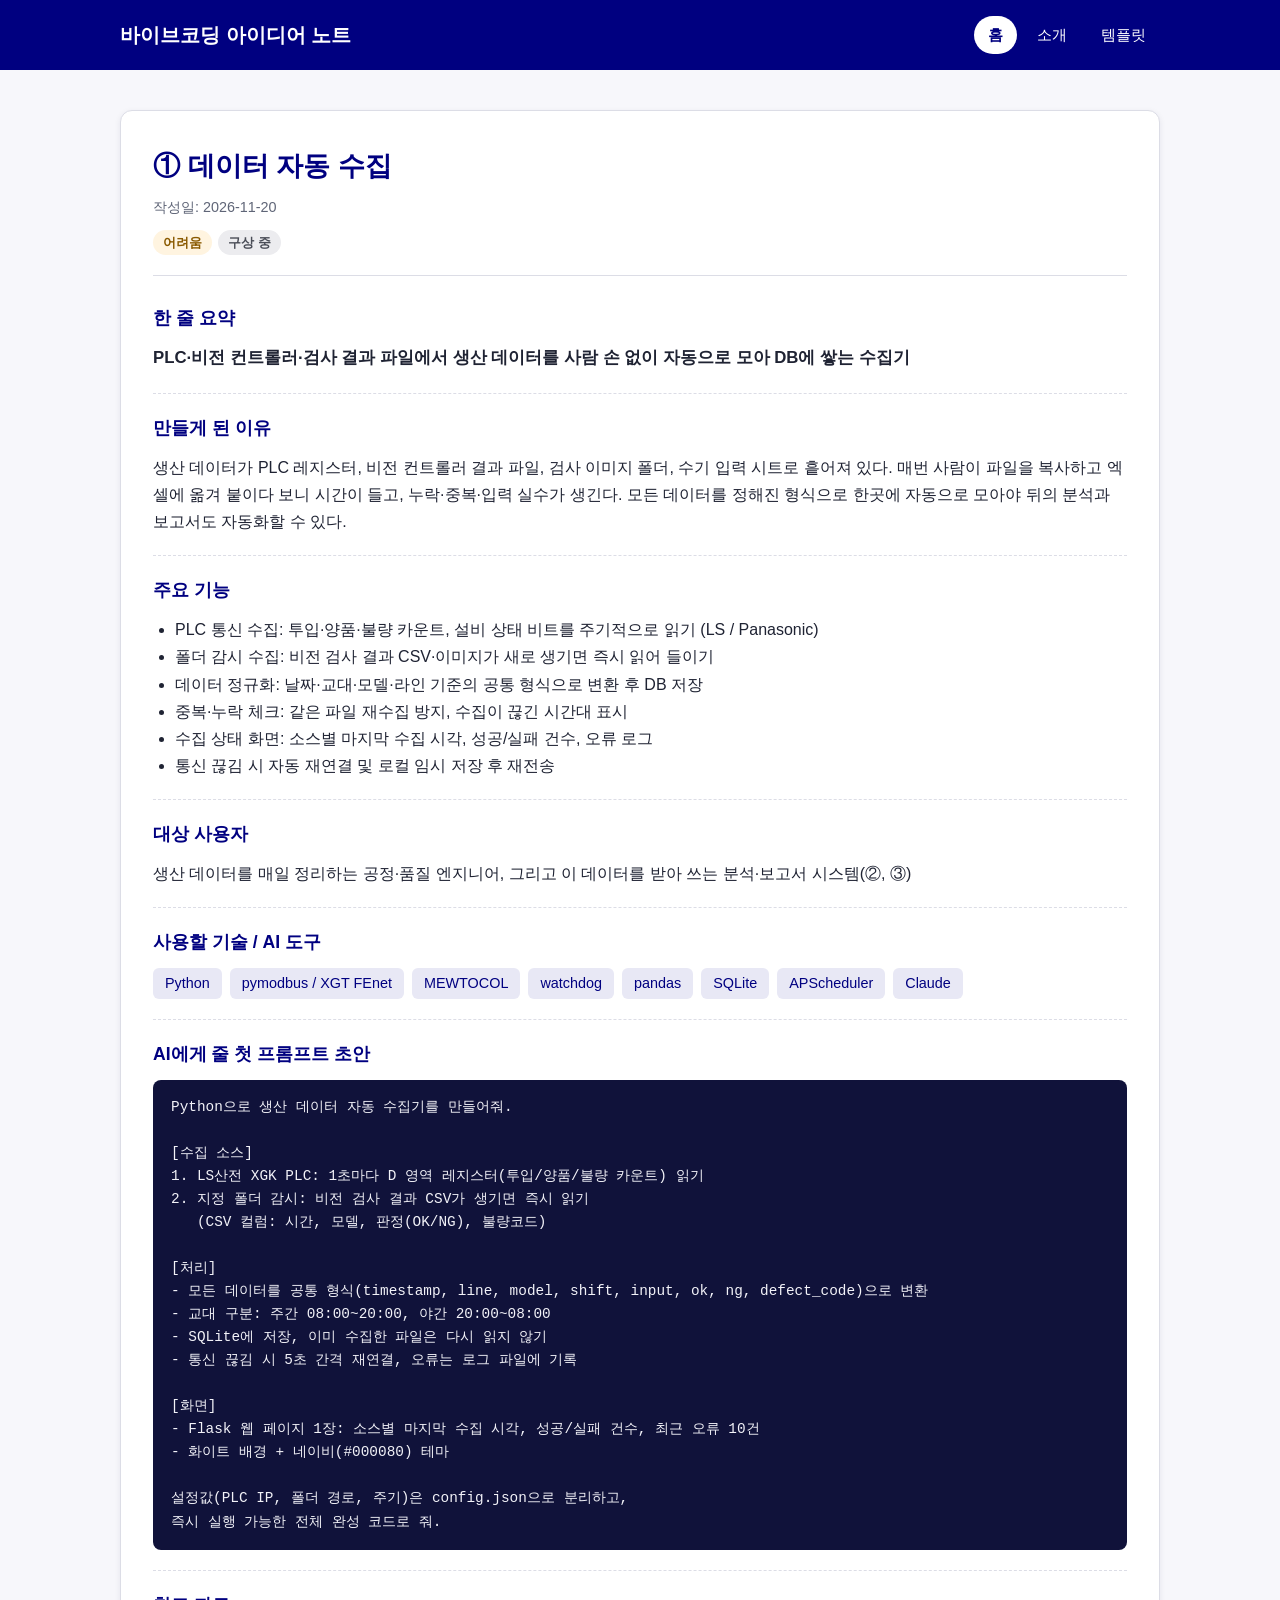
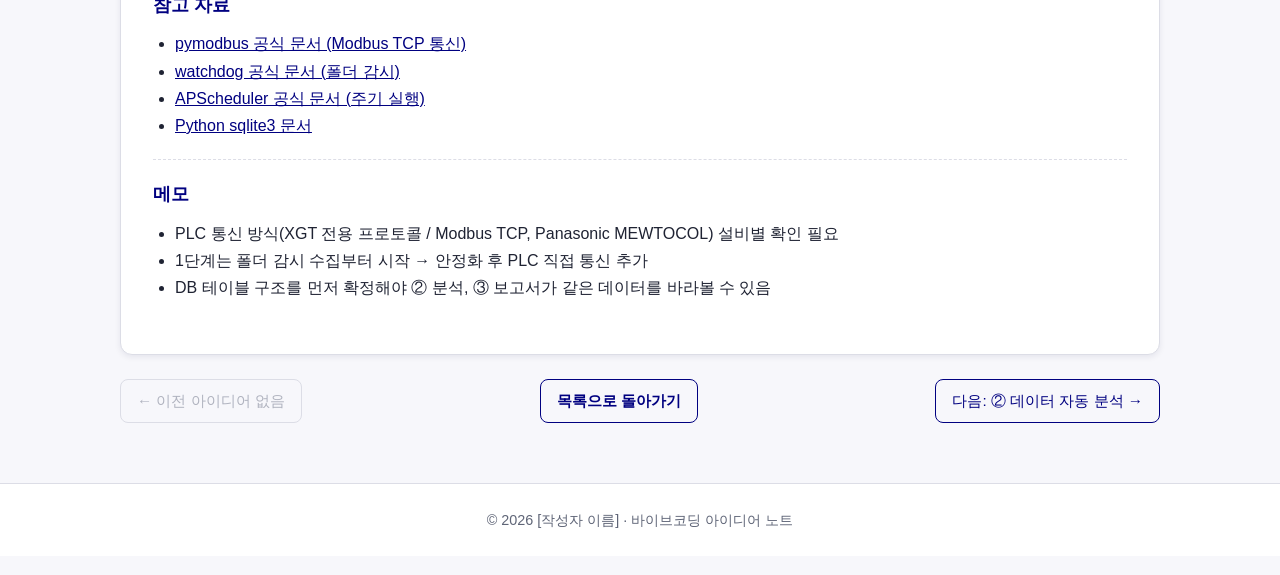
==== idea-notes/ideas/idea-01.html @ 9e3585c1 "Add idea-notes idea pages" ====
<!DOCTYPE html>
<html lang="ko">
<head>
  <meta charset="UTF-8">
  <meta name="viewport" content="width=device-width, initial-scale=1.0">
  <title>데이터 자동 수집 | 바이브코딩 아이디어 노트</title>
  <!-- ideas 폴더 안이므로 ../ 로 한 단계 위의 css 폴더를 불러옴 -->
  <link rel="stylesheet" href="../css/style.css">
</head>
<body>

  <!-- 공통 헤더 -->
  <header class="site-header">
    <div class="container">
      <h1 class="site-title"><a href="../index.html">바이브코딩 아이디어 노트</a></h1>
      <nav class="site-nav" aria-label="주 메뉴">
        <ul>
          <!-- 상세 페이지는 '홈' 아래에 있으므로 홈을 강조 -->
          <li><a href="../index.html" class="is-active">홈</a></li>
          <li><a href="../about.html">소개</a></li>
          <li><a href="../template.html">템플릿</a></li>
        </ul>
      </nav>
    </div>
  </header>

  <main class="site-main">
    <div class="container">

      <article class="idea-detail">

        <!-- 1. 제목, 작성일, 배지 -->
        <header class="idea-header">
          <h2>① 데이터 자동 수집</h2>
          <time class="idea-date" datetime="2026-11-20">작성일: 2026-11-20</time>
          <div class="badge-group">
            <span class="level-badge">어려움</span>
            <span class="status-badge status-idea">구상 중</span>
          </div>
        </header>

        <!-- 2. 한 줄 요약 -->
        <section class="idea-section">
          <h3>한 줄 요약</h3>
          <p class="idea-summary">PLC·비전 컨트롤러·검사 결과 파일에서 생산 데이터를 사람 손 없이 자동으로 모아 DB에 쌓는 수집기</p>
        </section>

        <!-- 3. 만들게 된 이유 -->
        <section class="idea-section">
          <h3>만들게 된 이유</h3>
          <p>생산 데이터가 PLC 레지스터, 비전 컨트롤러 결과 파일, 검사 이미지 폴더, 수기 입력 시트로 흩어져 있다. 매번 사람이 파일을 복사하고 엑셀에 옮겨 붙이다 보니 시간이 들고, 누락·중복·입력 실수가 생긴다. 모든 데이터를 정해진 형식으로 한곳에 자동으로 모아야 뒤의 분석과 보고서도 자동화할 수 있다.</p>
        </section>

        <!-- 4. 주요 기능 -->
        <section class="idea-section">
          <h3>주요 기능</h3>
          <ul>
            <li>PLC 통신 수집: 투입·양품·불량 카운트, 설비 상태 비트를 주기적으로 읽기 (LS / Panasonic)</li>
            <li>폴더 감시 수집: 비전 검사 결과 CSV·이미지가 새로 생기면 즉시 읽어 들이기</li>
            <li>데이터 정규화: 날짜·교대·모델·라인 기준의 공통 형식으로 변환 후 DB 저장</li>
            <li>중복·누락 체크: 같은 파일 재수집 방지, 수집이 끊긴 시간대 표시</li>
            <li>수집 상태 화면: 소스별 마지막 수집 시각, 성공/실패 건수, 오류 로그</li>
            <li>통신 끊김 시 자동 재연결 및 로컬 임시 저장 후 재전송</li>
          </ul>
        </section>

        <!-- 5. 대상 사용자 -->
        <section class="idea-section">
          <h3>대상 사용자</h3>
          <p>생산 데이터를 매일 정리하는 공정·품질 엔지니어, 그리고 이 데이터를 받아 쓰는 분석·보고서 시스템(②, ③)</p>
        </section>

        <!-- 6. 사용할 기술 / AI 도구 -->
        <section class="idea-section">
          <h3>사용할 기술 / AI 도구</h3>
          <ul class="tech-list">
            <li>Python</li>
            <li>pymodbus / XGT FEnet</li>
            <li>MEWTOCOL</li>
            <li>watchdog</li>
            <li>pandas</li>
            <li>SQLite</li>
            <li>APScheduler</li>
            <li>Claude</li>
          </ul>
        </section>

        <!-- 7. AI에게 줄 첫 프롬프트 초안 -->
        <section class="idea-section">
          <h3>AI에게 줄 첫 프롬프트 초안</h3>
<pre class="prompt-block"><code>Python으로 생산 데이터 자동 수집기를 만들어줘.

[수집 소스]
1. LS산전 XGK PLC: 1초마다 D 영역 레지스터(투입/양품/불량 카운트) 읽기
2. 지정 폴더 감시: 비전 검사 결과 CSV가 생기면 즉시 읽기
   (CSV 컬럼: 시간, 모델, 판정(OK/NG), 불량코드)

[처리]
- 모든 데이터를 공통 형식(timestamp, line, model, shift, input, ok, ng, defect_code)으로 변환
- 교대 구분: 주간 08:00~20:00, 야간 20:00~08:00
- SQLite에 저장, 이미 수집한 파일은 다시 읽지 않기
- 통신 끊김 시 5초 간격 재연결, 오류는 로그 파일에 기록

[화면]
- Flask 웹 페이지 1장: 소스별 마지막 수집 시각, 성공/실패 건수, 최근 오류 10건
- 화이트 배경 + 네이비(#000080) 테마

설정값(PLC IP, 폴더 경로, 주기)은 config.json으로 분리하고,
즉시 실행 가능한 전체 완성 코드로 줘.</code></pre>
        </section>

        <!-- 8. 참고 자료 링크 -->
        <section class="idea-section">
          <h3>참고 자료</h3>
          <ul>
            <li><a href="https://pymodbus.readthedocs.io/" target="_blank" rel="noopener">pymodbus 공식 문서 (Modbus TCP 통신)</a></li>
            <li><a href="https://python-watchdog.readthedocs.io/" target="_blank" rel="noopener">watchdog 공식 문서 (폴더 감시)</a></li>
            <li><a href="https://apscheduler.readthedocs.io/" target="_blank" rel="noopener">APScheduler 공식 문서 (주기 실행)</a></li>
            <li><a href="https://docs.python.org/ko/3/library/sqlite3.html" target="_blank" rel="noopener">Python sqlite3 문서</a></li>
          </ul>
        </section>

        <!-- 9. 메모 -->
        <section class="idea-section">
          <h3>메모</h3>
          <ul>
            <li>PLC 통신 방식(XGT 전용 프로토콜 / Modbus TCP, Panasonic MEWTOCOL) 설비별 확인 필요</li>
            <li>1단계는 폴더 감시 수집부터 시작 → 안정화 후 PLC 직접 통신 추가</li>
            <li>DB 테이블 구조를 먼저 확정해야 ② 분석, ③ 보고서가 같은 데이터를 바라볼 수 있음</li>
          </ul>
        </section>

      </article>

      <!-- 하단 이동 링크 -->
      <nav class="idea-pager" aria-label="아이디어 이동">
        <span class="is-disabled">← 이전 아이디어 없음</span>
        <a class="pager-back" href="../index.html">목록으로 돌아가기</a>
        <a href="idea-02.html">다음: ② 데이터 자동 분석 →</a>
      </nav>

    </div>
  </main>

  <!-- 공통 푸터 -->
  <footer class="site-footer">
    <div class="container">
      <p>© 2026 [작성자 이름] · 바이브코딩 아이디어 노트</p>
    </div>
  </footer>

</body>
</html>
---- idea-notes/css/style.css ----
/* =========================================================
   바이브코딩 아이디어 노트 - 공통 스타일
   모든 페이지가 이 파일 하나를 불러옵니다.
   색을 바꾸고 싶으면 아래 :root 의 변수만 고치면 됩니다.
   ========================================================= */

/* 색상·크기 변수 */
:root {
  --color-main: #000080;        /* 메인 네이비 */
  --color-main-dark: #00005c;   /* 진한 네이비 (마우스 올렸을 때) */
  --color-main-soft: #e8e8f5;   /* 연한 네이비 배경 */
  --color-bg: #f7f7fb;          /* 페이지 배경 */
  --color-surface: #ffffff;     /* 카드·본문 배경 */
  --color-text: #1f2333;        /* 기본 글자 */
  --color-text-muted: #5f6577;  /* 보조 글자 */
  --color-border: #dcdde6;      /* 테두리 */

  /* 진행 상태 배지 색 */
  --badge-idea-bg: #ececef;     /* 구상 중 = 회색 */
  --badge-idea-text: #4a4d57;
  --badge-dev-bg: #dde0f3;      /* 개발 중 = 파랑(네이비 계열) */
  --badge-dev-text: #000080;
  --badge-done-bg: #dcefe1;     /* 완성 = 초록 */
  --badge-done-text: #1d6b35;

  /* 난이도 배지 색 */
  --level-bg: #fff4e0;
  --level-text: #8a5a00;

  --radius: 12px;
  --shadow: 0 2px 6px rgba(0, 0, 60, 0.08);
  --shadow-hover: 0 10px 24px rgba(0, 0, 60, 0.16);
  --max-width: 1080px;
}

/* 기본 초기화 */
* {
  box-sizing: border-box;
}

body {
  margin: 0;
  /* 한글 폰트: 시스템 폰트 우선 */
  font-family: -apple-system, BlinkMacSystemFont, "Apple SD Gothic Neo",
    "Malgun Gothic", "맑은 고딕", "Segoe UI", Roboto, sans-serif;
  background: var(--color-bg);
  color: var(--color-text);
  line-height: 1.7;
}

a {
  color: var(--color-main);
}

/* 가운데 정렬 컨테이너 */
.container {
  max-width: var(--max-width);
  margin: 0 auto;
  padding: 0 20px;
}

/* ---------------------------------------------------------
   헤더 / 내비게이션
   --------------------------------------------------------- */
.site-header {
  background: var(--color-main);
  color: #fff;
}

.site-header .container {
  display: flex;
  align-items: center;
  justify-content: space-between;
  flex-wrap: wrap;
  gap: 12px;
  padding-top: 16px;
  padding-bottom: 16px;
}

.site-title {
  margin: 0;
  font-size: 1.25rem;
  font-weight: 700;
}

.site-title a {
  color: #fff;
  text-decoration: none;
}

.site-nav ul {
  display: flex;
  gap: 6px;
  margin: 0;
  padding: 0;
  list-style: none;
}

.site-nav a {
  display: block;
  padding: 6px 14px;
  border-radius: 999px;
  color: #fff;
  text-decoration: none;
  font-size: 0.95rem;
  transition: background 0.2s;
}

.site-nav a:hover {
  background: rgba(255, 255, 255, 0.15);
}

/* 현재 보고 있는 페이지 메뉴 강조 */
.site-nav a.is-active {
  background: #fff;
  color: var(--color-main);
  font-weight: 700;
}

/* ---------------------------------------------------------
   본문 공통
   --------------------------------------------------------- */
.site-main {
  padding: 40px 0 60px;
}

.page-intro {
  margin-bottom: 32px;
}

.page-intro h2 {
  margin: 0 0 6px;
  font-size: 1.6rem;
  color: var(--color-main);
}

.page-intro p {
  margin: 0;
  color: var(--color-text-muted);
}

/* ---------------------------------------------------------
   아이디어 카드 목록 (index.html)
   --------------------------------------------------------- */
.idea-grid {
  display: grid;
  grid-template-columns: repeat(3, 1fr); /* 데스크톱 3열 */
  gap: 20px;
}

.idea-card {
  display: flex;
  flex-direction: column;
  background: var(--color-surface);
  border: 1px solid var(--color-border);
  border-top: 4px solid var(--color-main);
  border-radius: var(--radius);
  padding: 20px;
  box-shadow: var(--shadow);
  /* 마우스를 올리면 살짝 떠오르는 효과 */
  transition: transform 0.2s ease, box-shadow 0.2s ease;
}

.idea-card:hover {
  transform: translateY(-4px);
  box-shadow: var(--shadow-hover);
}

.idea-card h3 {
  margin: 10px 0 6px;
  font-size: 1.15rem;
}

.idea-card-summary {
  flex: 1; /* 요약 길이가 달라도 링크 위치를 맞춤 */
  margin: 0 0 16px;
  color: var(--color-text-muted);
  font-size: 0.95rem;
}

.idea-card-link {
  align-self: flex-start;
  font-weight: 600;
  text-decoration: none;
}

.idea-card-link:hover {
  text-decoration: underline;
}

/* ---------------------------------------------------------
   배지 (난이도 / 진행 상태)
   --------------------------------------------------------- */
.badge-group {
  display: flex;
  flex-wrap: wrap;
  gap: 6px;
}

.status-badge,
.level-badge {
  display: inline-block;
  padding: 2px 10px;
  border-radius: 999px;
  font-size: 0.8rem;
  font-weight: 600;
}

.level-badge {
  background: var(--level-bg);
  color: var(--level-text);
}

.status-idea {
  background: var(--badge-idea-bg);
  color: var(--badge-idea-text);
}

.status-dev {
  background: var(--badge-dev-bg);
  color: var(--badge-dev-text);
}

.status-done {
  background: var(--badge-done-bg);
  color: var(--badge-done-text);
}

/* ---------------------------------------------------------
   상세 페이지 / 템플릿 / 소개 공통 본문
   --------------------------------------------------------- */
.idea-detail,
.content-box {
  background: var(--color-surface);
  border: 1px solid var(--color-border);
  border-radius: var(--radius);
  padding: 32px;
  box-shadow: var(--shadow);
}

.idea-header {
  padding-bottom: 20px;
  margin-bottom: 8px;
  border-bottom: 1px solid var(--color-border);
}

.idea-header h2 {
  margin: 0 0 6px;
  font-size: 1.7rem;
  color: var(--color-main);
}

.idea-date {
  display: block;
  margin-bottom: 10px;
  color: var(--color-text-muted);
  font-size: 0.9rem;
}

.idea-section {
  padding: 20px 0;
  border-bottom: 1px dashed var(--color-border);
}

.idea-section:last-of-type {
  border-bottom: none;
}

.idea-section h3 {
  margin: 0 0 10px;
  font-size: 1.1rem;
  color: var(--color-main);
}

.idea-section p,
.idea-section ul,
.idea-section ol {
  margin: 0;
}

.idea-section ul,
.idea-section ol {
  padding-left: 22px;
}

/* 한 줄 요약 강조 */
.idea-summary {
  font-size: 1.05rem;
  font-weight: 600;
}

/* 기술 태그 */
.tech-list {
  display: flex;
  flex-wrap: wrap;
  gap: 8px;
  padding: 0 !important;
  list-style: none;
}

.tech-list li {
  padding: 3px 12px;
  border-radius: 6px;
  background: var(--color-main-soft);
  color: var(--color-main);
  font-size: 0.9rem;
}

/* AI 프롬프트 코드 블록 */
.prompt-block {
  margin: 0;
  padding: 16px 18px;
  overflow-x: auto;
  border-radius: 8px;
  background: #10123a;
  color: #f2f2f8;
  font-family: Consolas, "D2Coding", "Courier New", monospace;
  font-size: 0.9rem;
  line-height: 1.6;
  white-space: pre-wrap; /* 긴 줄 자동 줄바꿈 */
}

/* 템플릿 안내 문구 */
.placeholder {
  color: var(--color-text-muted);
  font-style: italic;
}

/* ---------------------------------------------------------
   하단 페이지 이동 링크
   --------------------------------------------------------- */
.idea-pager {
  display: flex;
  justify-content: space-between;
  align-items: center;
  flex-wrap: wrap;
  gap: 12px;
  margin-top: 24px;
}

.idea-pager a,
.idea-pager span {
  padding: 8px 16px;
  border-radius: 8px;
  font-size: 0.95rem;
  text-decoration: none;
}

.idea-pager a {
  border: 1px solid var(--color-main);
  color: var(--color-main);
  transition: background 0.2s, color 0.2s;
}

.idea-pager a:hover {
  background: var(--color-main);
  color: #fff;
}

/* 이전/다음 페이지가 없을 때 */
.idea-pager .is-disabled {
  border: 1px solid var(--color-border);
  color: #b0b3bf;
}

.pager-back {
  font-weight: 700;
}

/* ---------------------------------------------------------
   소개 페이지 단계 목록
   --------------------------------------------------------- */
.content-box h3 {
  margin: 28px 0 10px;
  color: var(--color-main);
}

.content-box h3:first-child {
  margin-top: 0;
}

.step-list li {
  margin-bottom: 8px;
}

.content-box code {
  padding: 1px 6px;
  border-radius: 4px;
  background: var(--color-main-soft);
  color: var(--color-main);
  font-size: 0.9em;
}

/* ---------------------------------------------------------
   푸터
   --------------------------------------------------------- */
.site-footer {
  padding: 24px 0;
  border-top: 1px solid var(--color-border);
  background: var(--color-surface);
  color: var(--color-text-muted);
  font-size: 0.9rem;
  text-align: center;
}

.site-footer p {
  margin: 0;
}

/* ---------------------------------------------------------
   반응형 (미디어 쿼리)
   --------------------------------------------------------- */
/* 태블릿: 2열 */
@media (max-width: 900px) {
  .idea-grid {
    grid-template-columns: repeat(2, 1fr);
  }
}

/* 모바일: 1열 */
@media (max-width: 600px) {
  .idea-grid {
    grid-template-columns: 1fr;
  }

  .site-header .container {
    flex-direction: column;
    align-items: flex-start;
  }

  .idea-detail,
  .content-box {
    padding: 20px;
  }

  .idea-header h2 {
    font-size: 1.4rem;
  }

  .idea-pager {
    flex-direction: column;
    align-items: stretch;
    text-align: center;
  }
}
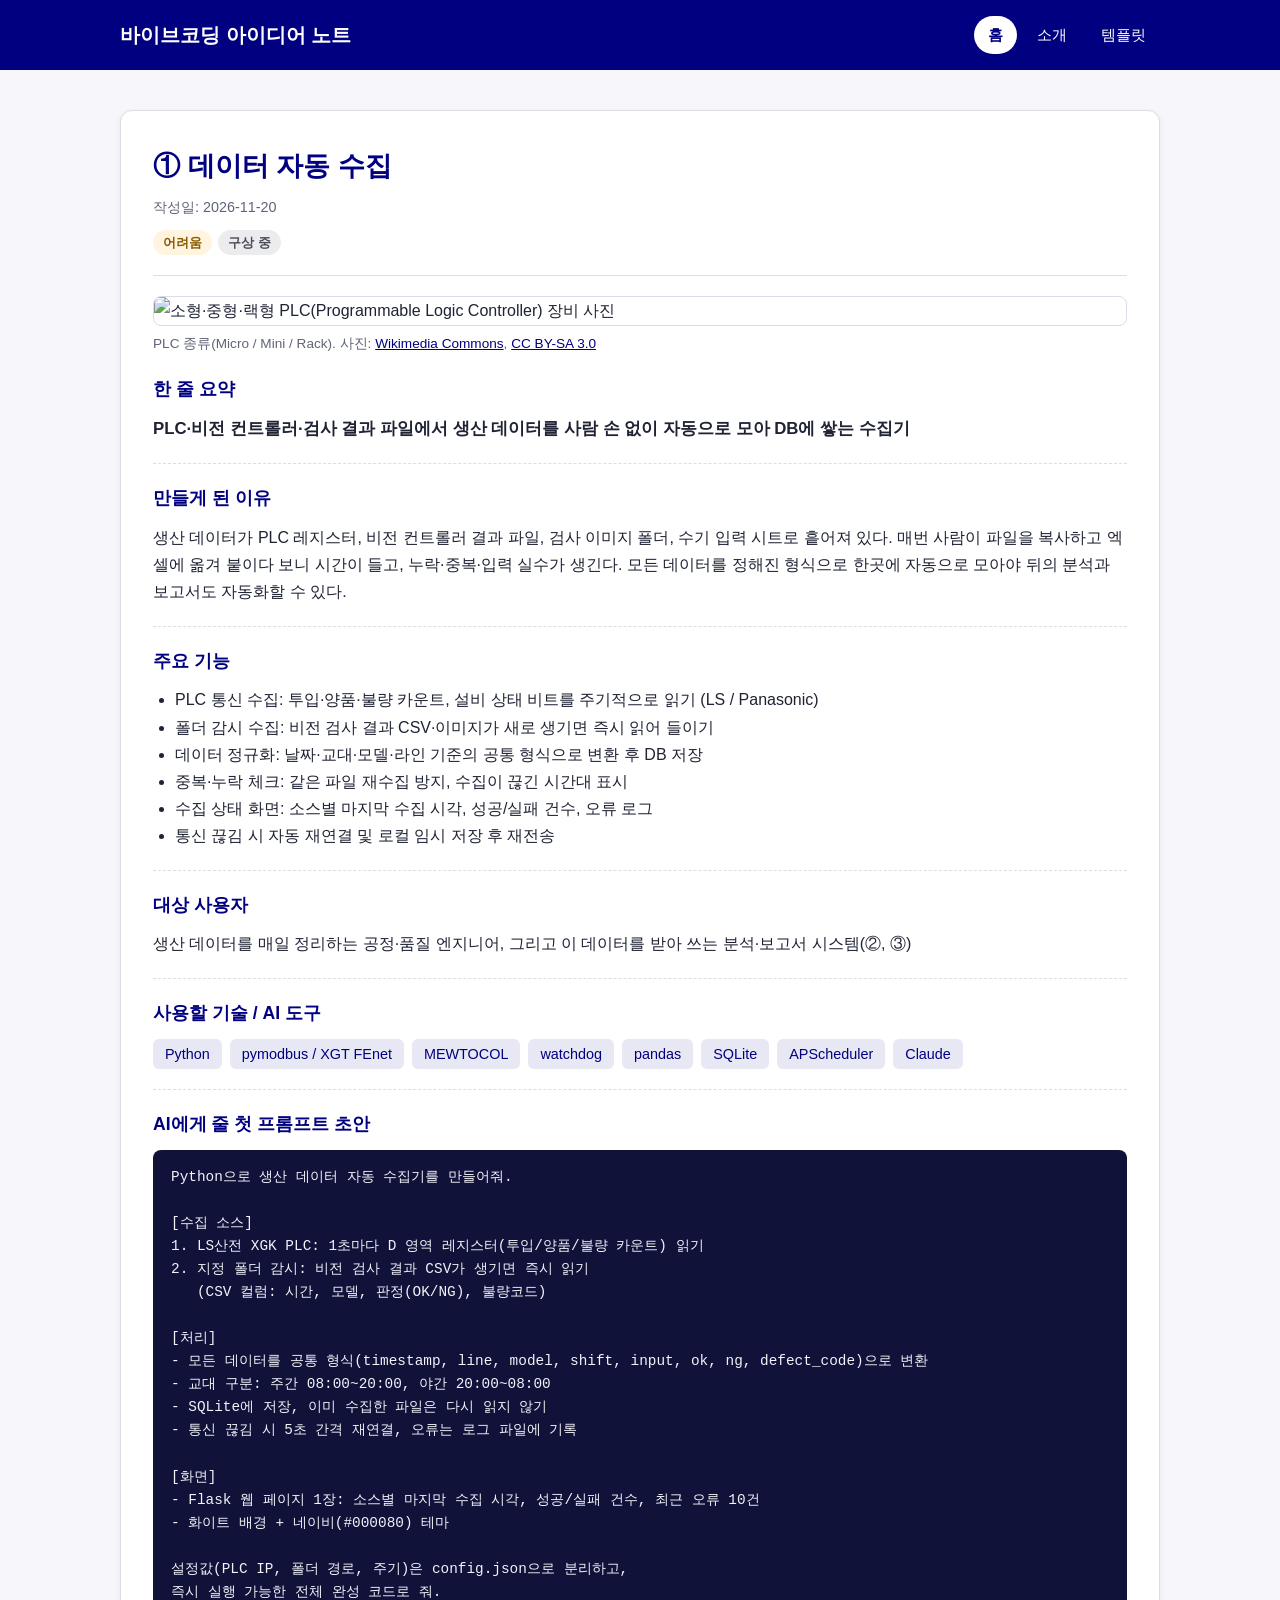
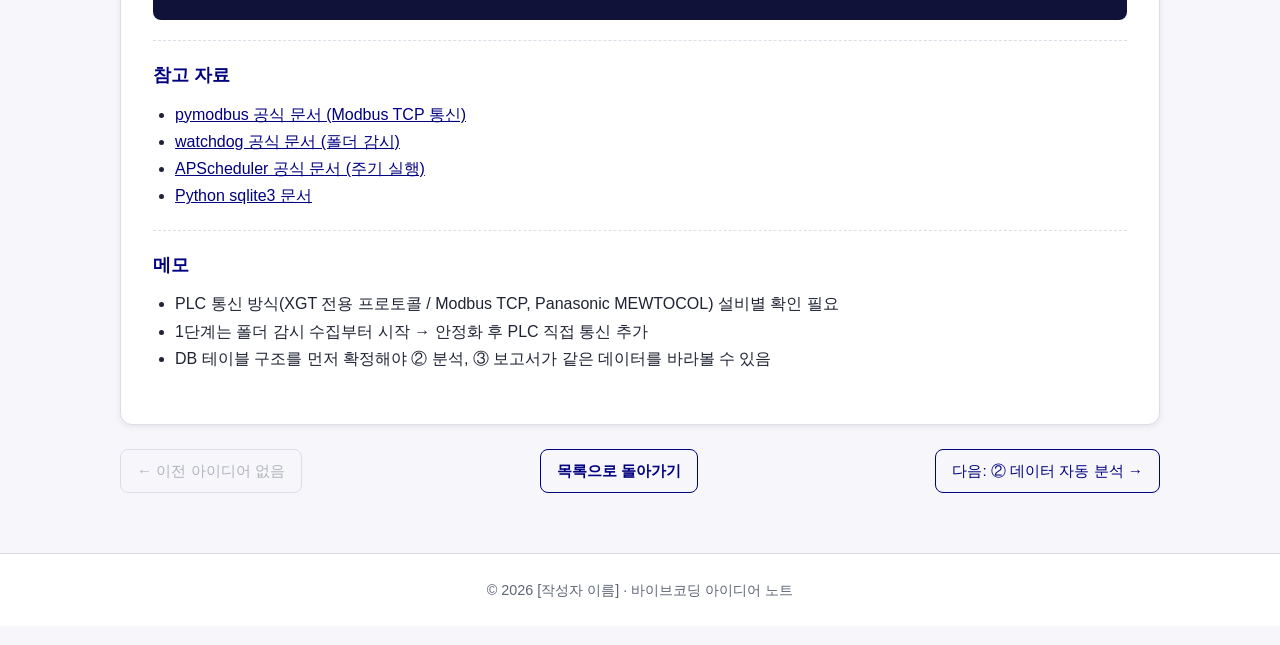
==== commit 06772e26: "Show PLC image on idea-01 card and detail page" ====
--- a/idea-notes/ideas/idea-01.html
+++ b/idea-notes/ideas/idea-01.html
@@ -38,6 +38,12 @@
             <span class="status-badge status-idea">구상 중</span>
           </div>
         </header>
+
+        <!-- 대표 이미지 -->
+        <figure class="idea-figure">
+          <img src="../images/plc.jpg" alt="소형·중형·랙형 PLC(Programmable Logic Controller) 장비 사진">
+          <figcaption>PLC 종류(Micro / Mini / Rack). 사진: <a href="https://commons.wikimedia.org/wiki/File:Programmable_logic_controller.jpg" target="_blank" rel="noopener">Wikimedia Commons</a>, <a href="https://creativecommons.org/licenses/by-sa/3.0/" target="_blank" rel="noopener">CC BY-SA 3.0</a></figcaption>
+        </figure>
 
         <!-- 2. 한 줄 요약 -->
         <section class="idea-section">
--- a/idea-notes/css/style.css
+++ b/idea-notes/css/style.css
@@ -166,6 +166,36 @@
   box-shadow: var(--shadow-hover);
 }
 
+/* 카드 상단 썸네일 이미지 */
+.idea-card-thumb {
+  display: block;
+  width: 100%;
+  height: 160px;
+  margin-bottom: 14px;
+  border-radius: 8px;
+  object-fit: cover;
+  background: var(--color-main-soft);
+}
+
+/* 상세 페이지 대표 이미지 */
+.idea-figure {
+  margin: 20px 0 0;
+}
+
+.idea-figure img {
+  display: block;
+  width: 100%;
+  height: auto;
+  border: 1px solid var(--color-border);
+  border-radius: 8px;
+}
+
+.idea-figure figcaption {
+  margin-top: 6px;
+  color: var(--color-text-muted);
+  font-size: 0.85rem;
+}
+
 .idea-card h3 {
   margin: 10px 0 6px;
   font-size: 1.15rem;
